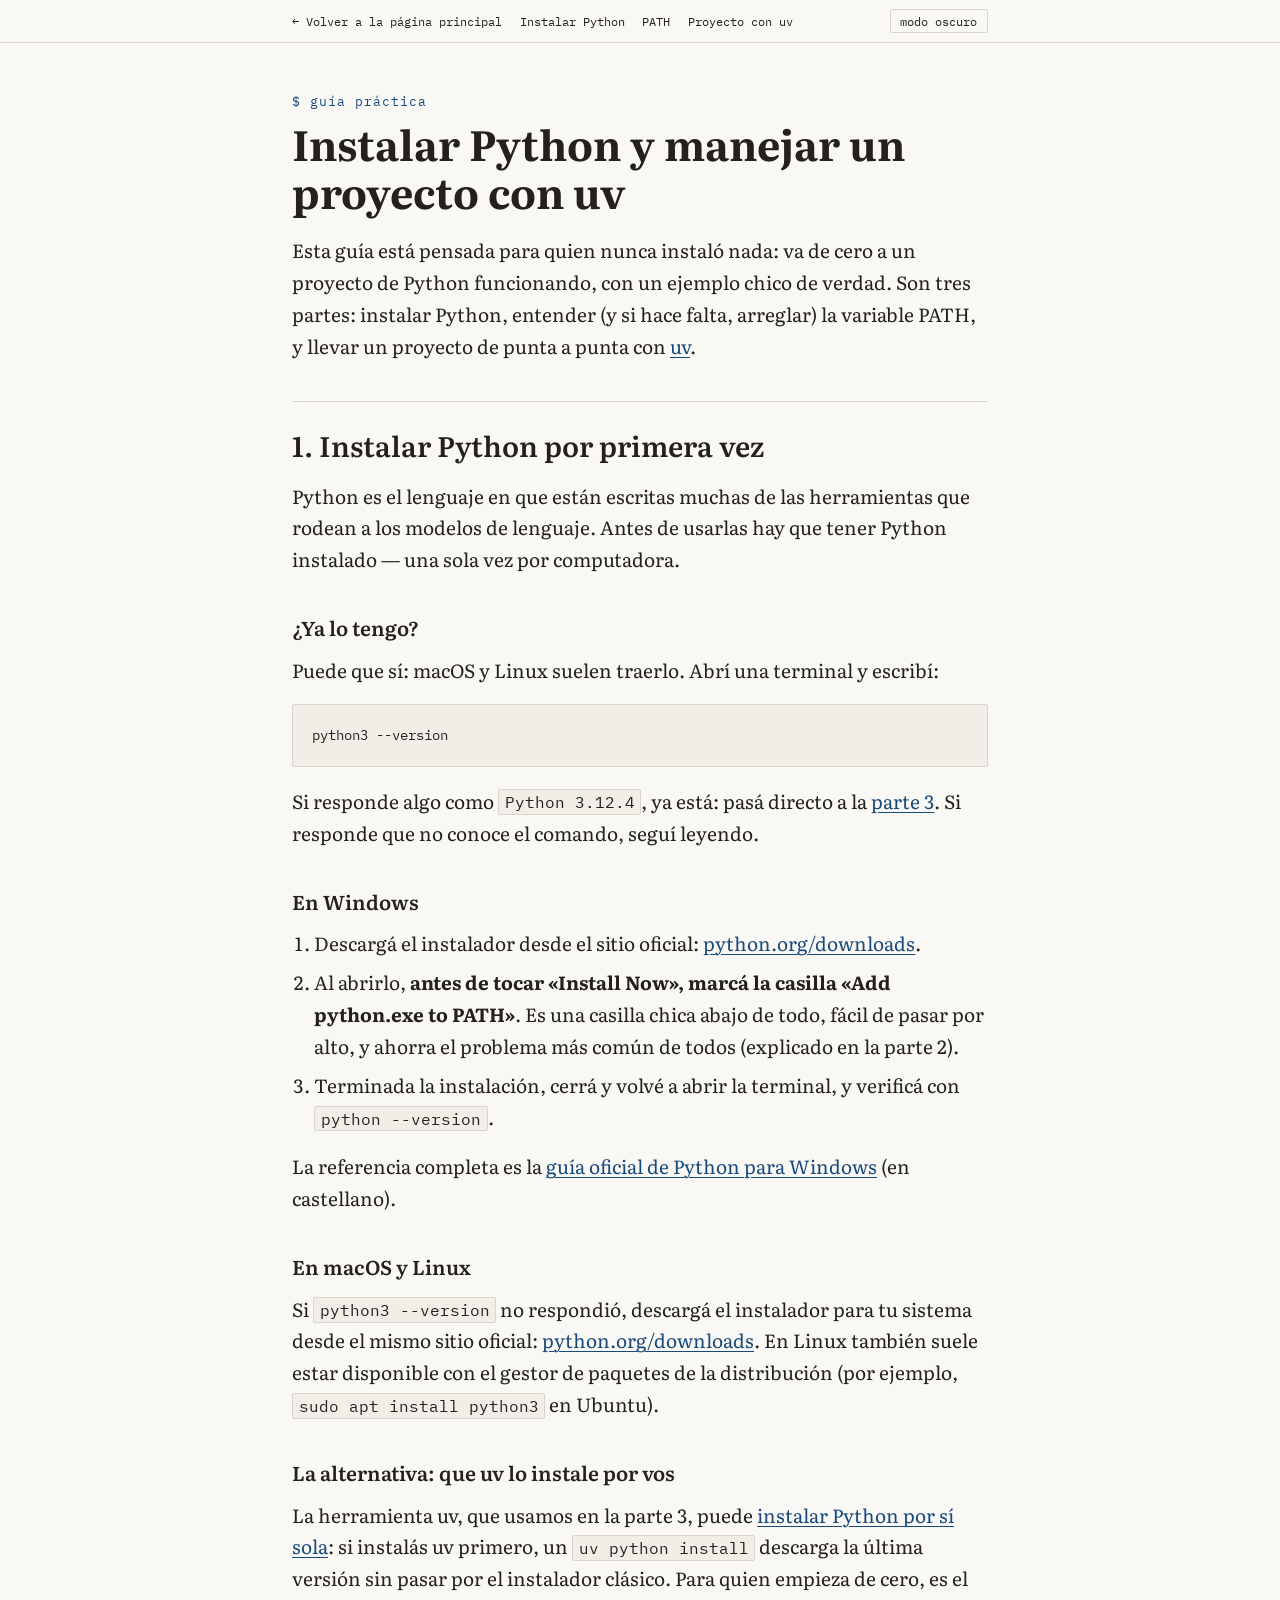
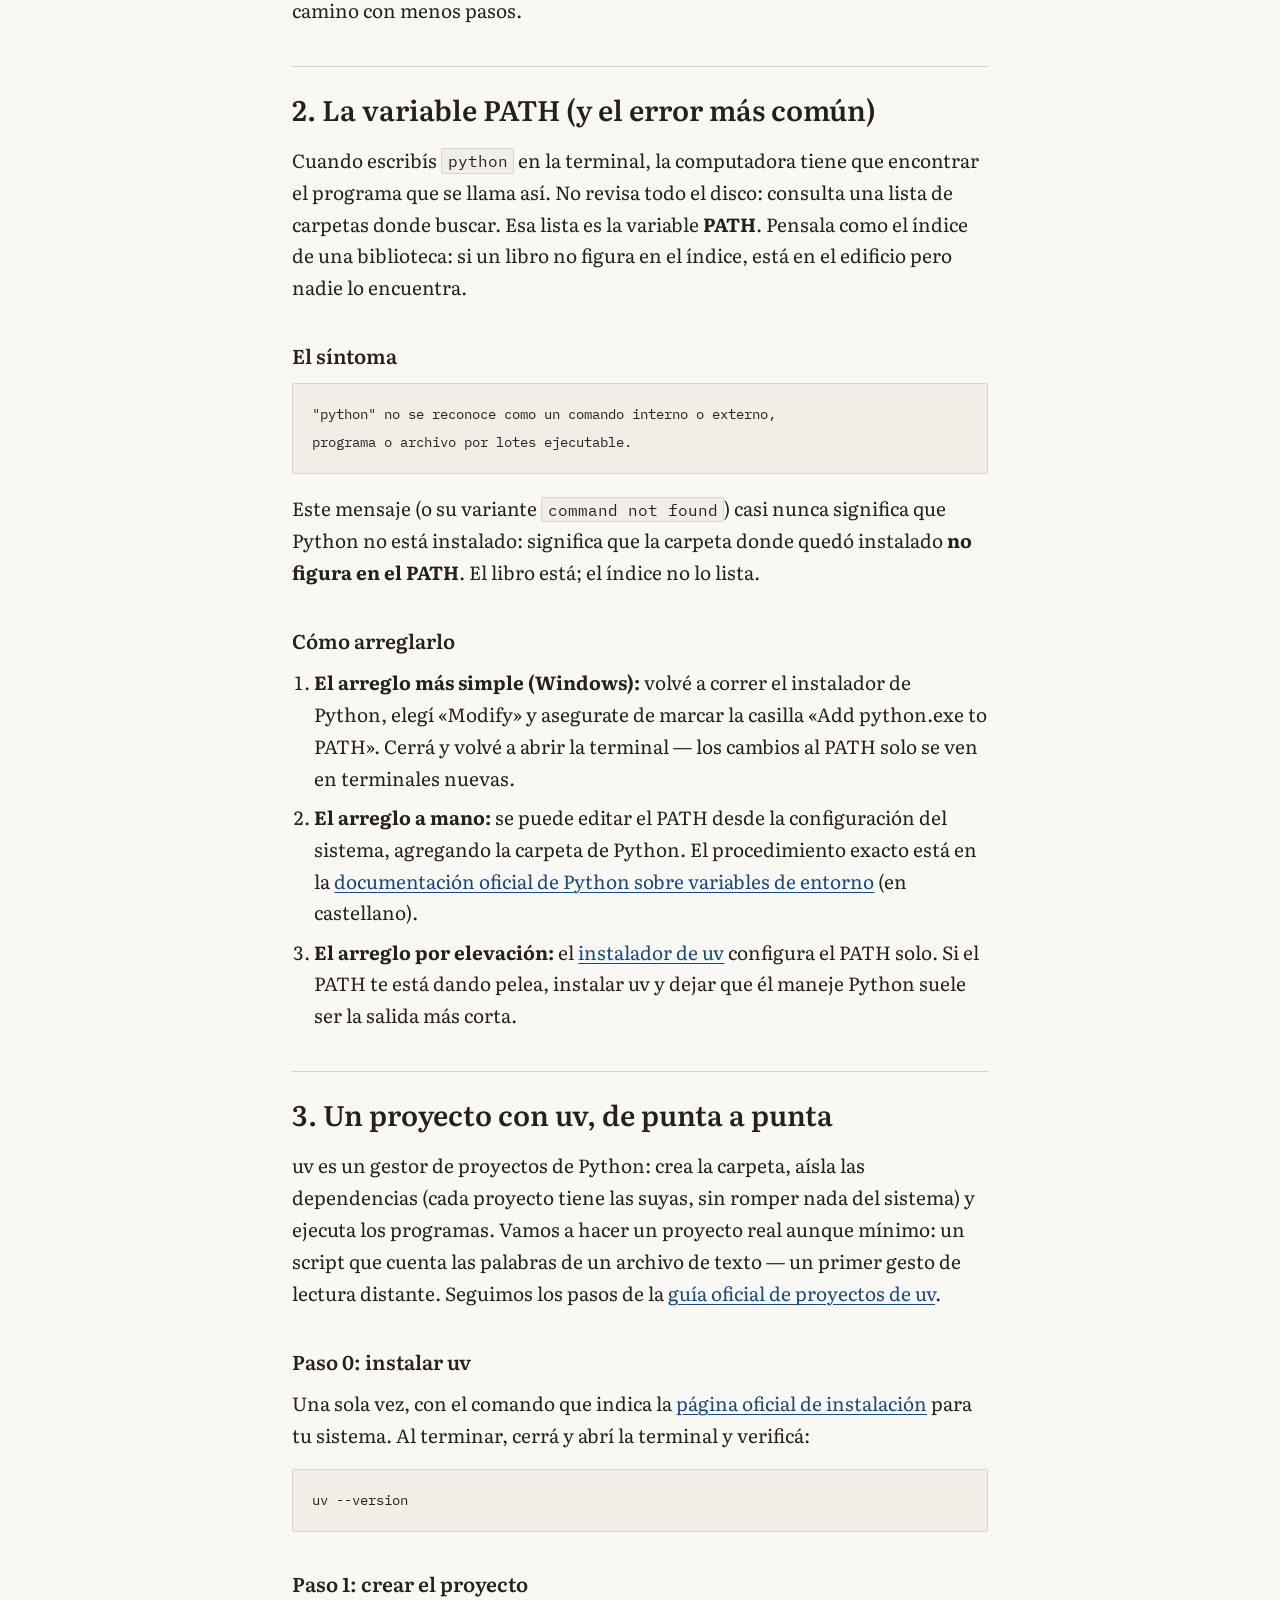
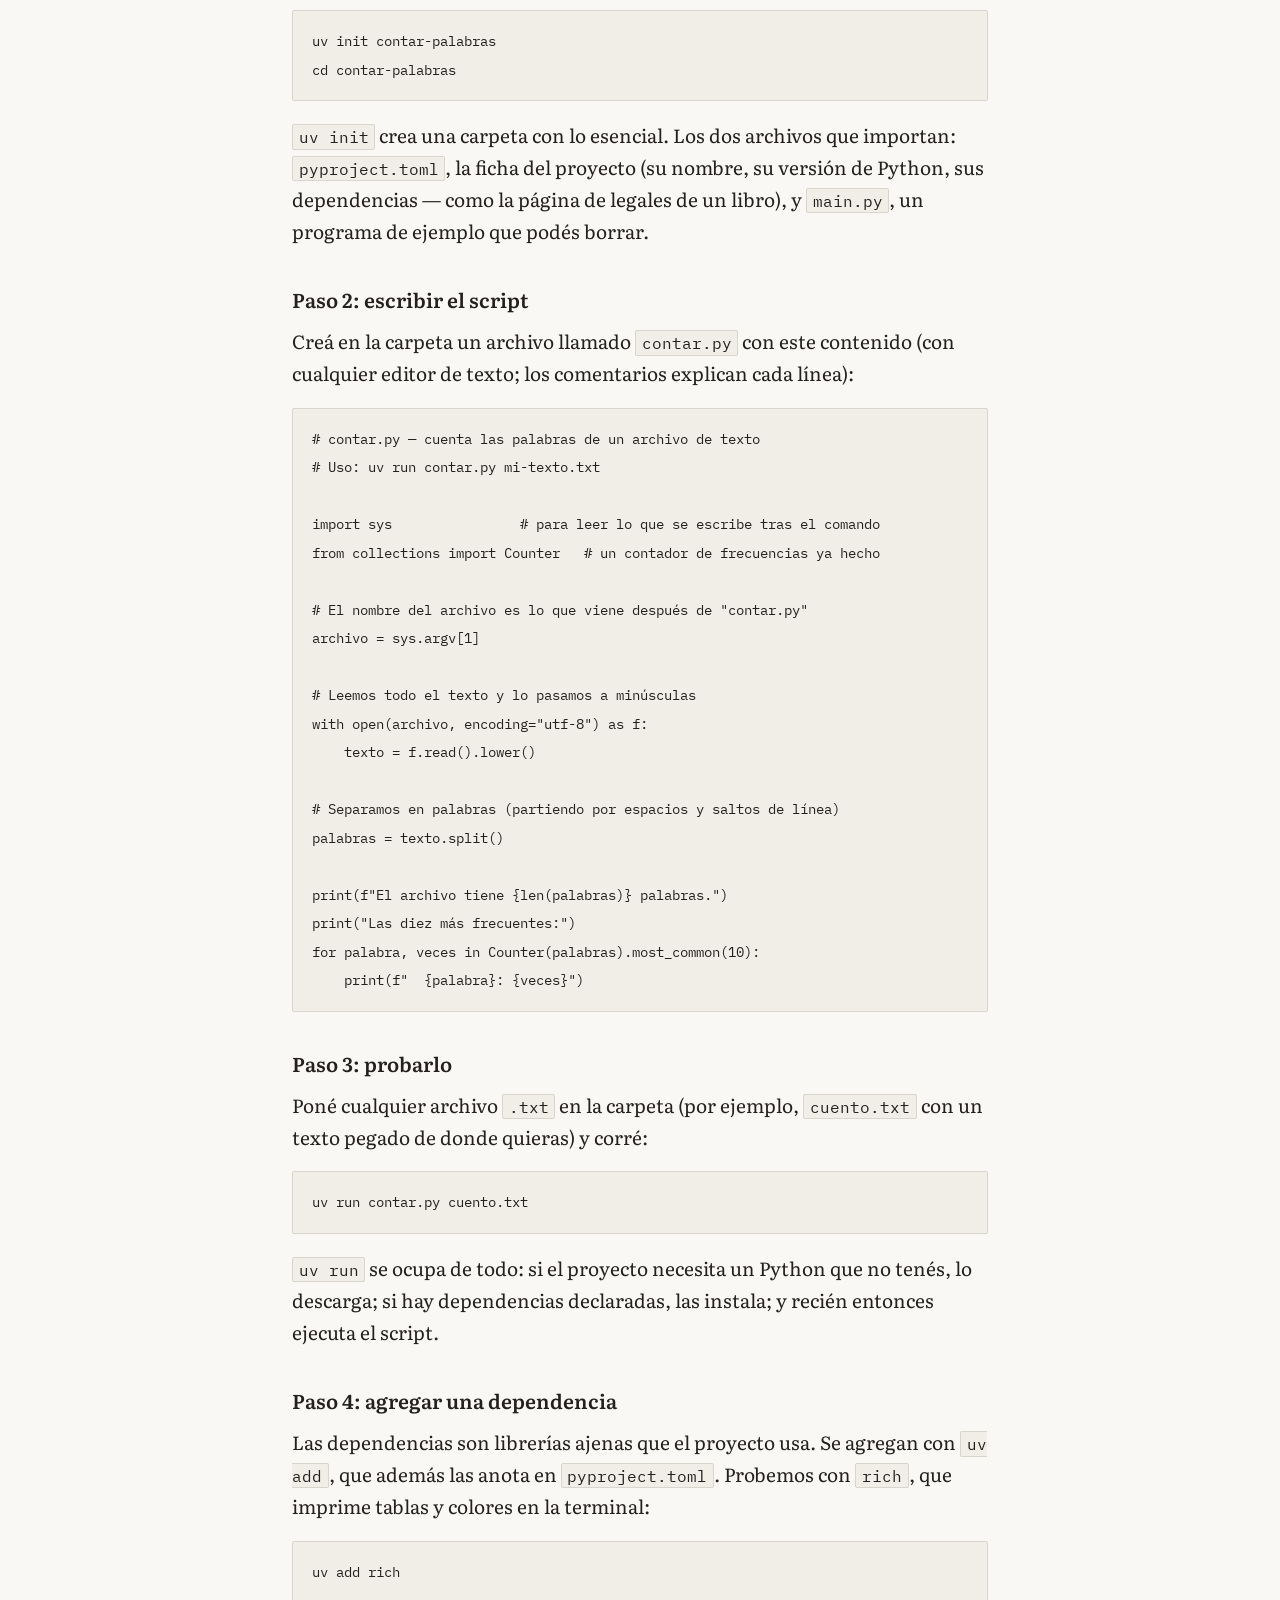
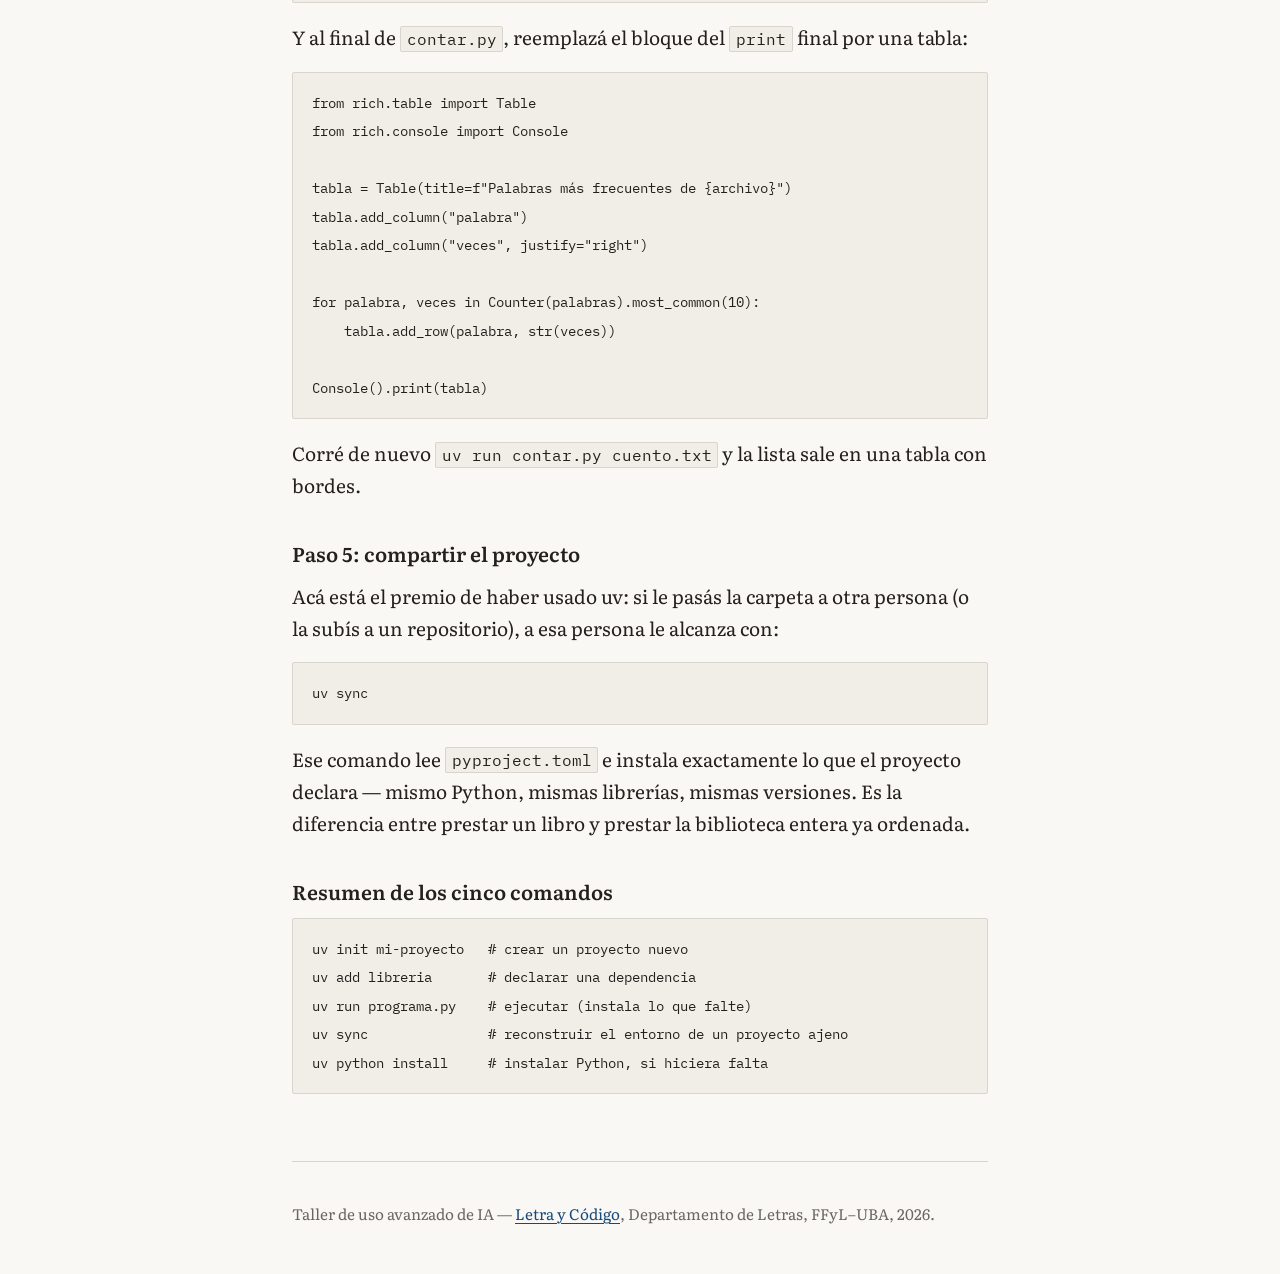
==== guia-python.html @ 04d1fd8b "Sitio del taller construido según spec.md Sitio estático con generador de materiales (generar-materi" ====
<!DOCTYPE html>
<!-- ============================================================
     Guía práctica: instalar Python y manejar un proyecto con uv.
     Subpágina pedida en recursos.md ("Pedido para la página").
     Es la única parte del sitio con contenido redactado propio
     más allá de los enlaces.
     ============================================================ -->
<html lang="es-AR">
<head>
  <meta charset="UTF-8">
  <meta name="viewport" content="width=device-width, initial-scale=1.0">
  <title>Guía práctica: Python y uv — Taller de uso avanzado de IA</title>
  <meta name="description" content="Instalar Python por primera vez, entender la variable PATH y manejar un proyecto con uv de punta a punta. Guía para gente sin experiencia técnica.">

  <link rel="preconnect" href="https://fonts.googleapis.com">
  <link rel="preconnect" href="https://fonts.gstatic.com" crossorigin>
  <link href="https://fonts.googleapis.com/css2?family=IBM+Plex+Mono:wght@400;500;600&family=Literata:ital,opsz,wght@0,7..72,400;0,7..72,600;0,7..72,700;1,7..72,400&display=swap" rel="stylesheet">

  <link rel="icon" href="data:image/svg+xml,%3Csvg xmlns='http://www.w3.org/2000/svg' viewBox='0 0 32 32'%3E%3Crect width='32' height='32' fill='%2317497a'/%3E%3Ctext x='16' y='23' font-family='monospace' font-size='20' fill='%23faf8f5' text-anchor='middle'%3E%24%3C/text%3E%3C/svg%3E">
  <link rel="stylesheet" href="estilos.css">

  <!-- Aplica el tema guardado antes de pintar (igual que en index) -->
  <script>
    (function () {
      var tema = null;
      try { tema = localStorage.getItem("tema"); } catch (e) {}
      if (tema === "claro" || tema === "oscuro") {
        document.documentElement.setAttribute("data-tema", tema);
      }
    })();
  </script>
</head>
<body>

  <nav class="navegacion" aria-label="Navegación">
    <div class="navegacion-interior">
      <a href="index.html">← Volver a la página principal</a>
      <a href="#instalar-python">Instalar Python</a>
      <a href="#la-variable-path">PATH</a>
      <a href="#proyecto-con-uv">Proyecto con uv</a>
      <button class="boton-tema" id="boton-tema" type="button" aria-label="Cambiar entre modo claro y oscuro">modo</button>
    </div>
  </nav>

  <div class="contenido">

    <main class="pagina-interior">

      <p class="ceja">$ guía práctica</p>
      <h1>Instalar Python y manejar un proyecto con uv</h1>
      <p>
        Esta guía está pensada para quien nunca instaló nada: va de cero a un
        proyecto de Python funcionando, con un ejemplo chico de verdad. Son tres
        partes: instalar Python, entender (y si hace falta, arreglar) la variable
        PATH, y llevar un proyecto de punta a punta con
        <a href="https://docs.astral.sh/uv/">uv</a>.
      </p>

      <!-- ==================== 1. Instalar Python ==================== -->
      <h2 id="instalar-python">1. Instalar Python por primera vez</h2>
      <p>
        Python es el lenguaje en que están escritas muchas de las herramientas
        que rodean a los modelos de lenguaje. Antes de usarlas hay que tener
        Python instalado — una sola vez por computadora.
      </p>

      <h3>¿Ya lo tengo?</h3>
      <p>
        Puede que sí: macOS y Linux suelen traerlo. Abrí una terminal y escribí:
      </p>
      <pre><code>python3 --version</code></pre>
      <p>
        Si responde algo como <code>Python 3.12.4</code>, ya está: pasá directo a
        la <a href="#proyecto-con-uv">parte 3</a>. Si responde que no conoce el
        comando, seguí leyendo.
      </p>

      <h3>En Windows</h3>
      <ol>
        <li>Descargá el instalador desde el sitio oficial:
          <a href="https://www.python.org/downloads/">python.org/downloads</a>.</li>
        <li>Al abrirlo, <strong>antes de tocar «Install Now», marcá la casilla
          «Add python.exe to PATH»</strong>. Es una casilla chica abajo de todo,
          fácil de pasar por alto, y ahorra el problema más común de todos
          (explicado en la parte 2).</li>
        <li>Terminada la instalación, cerrá y volvé a abrir la terminal, y
          verificá con <code>python --version</code>.</li>
      </ol>
      <p>
        La referencia completa es la
        <a href="https://docs.python.org/es/3/using/windows.html">guía oficial de
        Python para Windows</a> (en castellano).
      </p>

      <h3>En macOS y Linux</h3>
      <p>
        Si <code>python3 --version</code> no respondió, descargá el instalador
        para tu sistema desde el mismo sitio oficial:
        <a href="https://www.python.org/downloads/">python.org/downloads</a>.
        En Linux también suele estar disponible con el gestor de paquetes de la
        distribución (por ejemplo, <code>sudo apt install python3</code> en
        Ubuntu).
      </p>

      <h3>La alternativa: que uv lo instale por vos</h3>
      <p>
        La herramienta uv, que usamos en la parte 3, puede
        <a href="https://docs.astral.sh/uv/guides/install-python/">instalar
        Python por sí sola</a>: si instalás uv primero, un
        <code>uv python install</code> descarga la última versión sin pasar por
        el instalador clásico. Para quien empieza de cero, es el camino con
        menos pasos.
      </p>

      <!-- ==================== 2. La variable PATH ==================== -->
      <h2 id="la-variable-path">2. La variable PATH (y el error más común)</h2>
      <p>
        Cuando escribís <code>python</code> en la terminal, la computadora tiene
        que encontrar el programa que se llama así. No revisa todo el disco:
        consulta una lista de carpetas donde buscar. Esa lista es la variable
        <strong>PATH</strong>. Pensala como el índice de una biblioteca: si un
        libro no figura en el índice, está en el edificio pero nadie lo
        encuentra.
      </p>

      <h3>El síntoma</h3>
      <pre><code>"python" no se reconoce como un comando interno o externo,
programa o archivo por lotes ejecutable.</code></pre>
      <p>
        Este mensaje (o su variante <code>command not found</code>) casi nunca
        significa que Python no está instalado: significa que la carpeta donde
        quedó instalado <strong>no figura en el PATH</strong>. El libro está; el
        índice no lo lista.
      </p>

      <h3>Cómo arreglarlo</h3>
      <ol>
        <li><strong>El arreglo más simple (Windows):</strong> volvé a correr el
          instalador de Python, elegí «Modify» y asegurate de marcar la casilla
          «Add python.exe to PATH». Cerrá y volvé a abrir la terminal — los
          cambios al PATH solo se ven en terminales nuevas.</li>
        <li><strong>El arreglo a mano:</strong> se puede editar el PATH desde la
          configuración del sistema, agregando la carpeta de Python. El
          procedimiento exacto está en la
          <a href="https://docs.python.org/es/3.12/using/windows.html#excursus-setting-environment-variables">documentación
          oficial de Python sobre variables de entorno</a> (en castellano).</li>
        <li><strong>El arreglo por elevación:</strong> el
          <a href="https://docs.astral.sh/uv/getting-started/installation/">instalador
          de uv</a> configura el PATH solo. Si el PATH te está dando pelea,
          instalar uv y dejar que él maneje Python suele ser la salida más
          corta.</li>
      </ol>

      <!-- ==================== 3. Proyecto con uv ==================== -->
      <h2 id="proyecto-con-uv">3. Un proyecto con uv, de punta a punta</h2>
      <p>
        uv es un gestor de proyectos de Python: crea la carpeta, aísla las
        dependencias (cada proyecto tiene las suyas, sin romper nada del
        sistema) y ejecuta los programas. Vamos a hacer un proyecto real aunque
        mínimo: un script que cuenta las palabras de un archivo de texto — un
        primer gesto de lectura distante. Seguimos los pasos de la
        <a href="https://docs.astral.sh/uv/guides/projects/">guía oficial de
        proyectos de uv</a>.
      </p>

      <h3>Paso 0: instalar uv</h3>
      <p>
        Una sola vez, con el comando que indica la
        <a href="https://docs.astral.sh/uv/getting-started/installation/">página
        oficial de instalación</a> para tu sistema. Al terminar, cerrá y abrí la
        terminal y verificá:
      </p>
      <pre><code>uv --version</code></pre>

      <h3>Paso 1: crear el proyecto</h3>
      <pre><code>uv init contar-palabras
cd contar-palabras</code></pre>
      <p>
        <code>uv init</code> crea una carpeta con lo esencial. Los dos archivos
        que importan: <code>pyproject.toml</code>, la ficha del proyecto (su
        nombre, su versión de Python, sus dependencias — como la página de
        legales de un libro), y <code>main.py</code>, un programa de ejemplo que
        podés borrar.
      </p>

      <h3>Paso 2: escribir el script</h3>
      <p>
        Creá en la carpeta un archivo llamado <code>contar.py</code> con este
        contenido (con cualquier editor de texto; los comentarios explican cada
        línea):
      </p>
      <pre><code># contar.py — cuenta las palabras de un archivo de texto
# Uso: uv run contar.py mi-texto.txt

import sys                # para leer lo que se escribe tras el comando
from collections import Counter   # un contador de frecuencias ya hecho

# El nombre del archivo es lo que viene después de "contar.py"
archivo = sys.argv[1]

# Leemos todo el texto y lo pasamos a minúsculas
with open(archivo, encoding="utf-8") as f:
    texto = f.read().lower()

# Separamos en palabras (partiendo por espacios y saltos de línea)
palabras = texto.split()

print(f"El archivo tiene {len(palabras)} palabras.")
print("Las diez más frecuentes:")
for palabra, veces in Counter(palabras).most_common(10):
    print(f"  {palabra}: {veces}")</code></pre>

      <h3>Paso 3: probarlo</h3>
      <p>
        Poné cualquier archivo <code>.txt</code> en la carpeta (por ejemplo,
        <code>cuento.txt</code> con un texto pegado de donde quieras) y corré:
      </p>
      <pre><code>uv run contar.py cuento.txt</code></pre>
      <p>
        <code>uv run</code> se ocupa de todo: si el proyecto necesita un Python
        que no tenés, lo descarga; si hay dependencias declaradas, las instala;
        y recién entonces ejecuta el script.
      </p>

      <h3>Paso 4: agregar una dependencia</h3>
      <p>
        Las dependencias son librerías ajenas que el proyecto usa. Se agregan
        con <code>uv add</code>, que además las anota en
        <code>pyproject.toml</code>. Probemos con
        <code>rich</code>, que imprime tablas y colores en la terminal:
      </p>
      <pre><code>uv add rich</code></pre>
      <p>
        Y al final de <code>contar.py</code>, reemplazá el bloque del
        <code>print</code> final por una tabla:
      </p>
      <pre><code>from rich.table import Table
from rich.console import Console

tabla = Table(title=f"Palabras más frecuentes de {archivo}")
tabla.add_column("palabra")
tabla.add_column("veces", justify="right")

for palabra, veces in Counter(palabras).most_common(10):
    tabla.add_row(palabra, str(veces))

Console().print(tabla)</code></pre>
      <p>
        Corré de nuevo <code>uv run contar.py cuento.txt</code> y la lista sale
        en una tabla con bordes.
      </p>

      <h3>Paso 5: compartir el proyecto</h3>
      <p>
        Acá está el premio de haber usado uv: si le pasás la carpeta a otra
        persona (o la subís a un repositorio), a esa persona le alcanza con:
      </p>
      <pre><code>uv sync</code></pre>
      <p>
        Ese comando lee <code>pyproject.toml</code> e instala exactamente lo que
        el proyecto declara — mismo Python, mismas librerías, mismas versiones.
        Es la diferencia entre prestar un libro y prestar la biblioteca entera
        ya ordenada.
      </p>

      <h3>Resumen de los cinco comandos</h3>
      <pre><code>uv init mi-proyecto   # crear un proyecto nuevo
uv add libreria       # declarar una dependencia
uv run programa.py    # ejecutar (instala lo que falte)
uv sync               # reconstruir el entorno de un proyecto ajeno
uv python install     # instalar Python, si hiciera falta</code></pre>

    </main>

    <footer>
      <p>
        Taller de uso avanzado de IA —
        <a href="https://letras.filo.uba.ar/letra-y-c%C3%B3digo">Letra y Código</a>,
        Departamento de Letras, FFyL–UBA, 2026.
      </p>
    </footer>

  </div>

  <script src="script.js"></script>
</body>
</html>
---- estilos.css ----
/* ============================================================
   Hoja de estilos del sitio del Taller de uso avanzado de IA
   (Letra y Código, Departamento de Letras, FFyL–UBA)

   La idea tipográfica: dos voces que conviven.
   — Literata (serif editorial) para el cuerpo de lectura.
   — IBM Plex Mono (monoespaciada) para etiquetas, metadatos,
     términos técnicos y código.
   El contraste entre ambas es el tema de la página hecho forma:
   la hoja impresa y la terminal, juntas.
   ============================================================ */

/* ------------------------------------------------------------
   Variables de color ("tokens"). El modo claro es el punto de
   partida; el oscuro redefine las mismas variables más abajo.
   Una sola tinta de acento: azul profundo, de estilográfica.
   ------------------------------------------------------------ */
:root {
  --papel: #faf8f5;          /* fondo: papel neutro, apenas cálido */
  --tinta: #23201d;          /* texto principal */
  --acento: #17497a;         /* la única tinta de acento: azul profundo */
  --gris: #6b6660;           /* metadatos, texto secundario */
  --filete: #d9d4cc;         /* líneas finas, como de página impresa */
  --fondo-codigo: #f1eee8;   /* fondo de bloques de código */
  --papel-translucido: rgba(250, 248, 245, 0.88); /* barra de navegación */

  /* Las dos pilas tipográficas, con reservas del sistema */
  --serif: "Literata", Georgia, "Times New Roman", serif;
  --mono: "IBM Plex Mono", ui-monospace, "Courier New", monospace;
}

/* Modo oscuro automático, según la preferencia del sistema */
@media (prefers-color-scheme: dark) {
  :root {
    --papel: #16181c;
    --tinta: #d8d5cf;
    --acento: #8fb6e0;
    --gris: #8f8d88;
    --filete: #33363c;
    --fondo-codigo: #1f2228;
    --papel-translucido: rgba(22, 24, 28, 0.88);
  }
}

/* Modo elegido a mano con el botón (pisa a la preferencia del
   sistema; el atributo data-tema lo pone script.js en <html>) */
:root[data-tema="claro"] {
  --papel: #faf8f5;
  --tinta: #23201d;
  --acento: #17497a;
  --gris: #6b6660;
  --filete: #d9d4cc;
  --fondo-codigo: #f1eee8;
  --papel-translucido: rgba(250, 248, 245, 0.88);
}
:root[data-tema="oscuro"] {
  --papel: #16181c;
  --tinta: #d8d5cf;
  --acento: #8fb6e0;
  --gris: #8f8d88;
  --filete: #33363c;
  --fondo-codigo: #1f2228;
  --papel-translucido: rgba(22, 24, 28, 0.88);
}

/* ------------------------------------------------------------
   Base
   ------------------------------------------------------------ */
* {
  box-sizing: border-box;
}

html {
  /* El desplazamiento suave solo si la persona no pidió reducir movimiento */
  scroll-padding-top: 4rem; /* que los anclajes no queden tapados por la barra */
}

@media (prefers-reduced-motion: no-preference) {
  html {
    scroll-behavior: smooth;
  }
}

body {
  margin: 0;
  background: var(--papel);
  color: var(--tinta);
  font-family: var(--serif);
  font-size: 1.1875rem;  /* 19px: cuerpo generoso para leer cómodo */
  line-height: 1.68;
  -webkit-text-size-adjust: 100%;
}

/* Columna de lectura centrada, de ancho editorial */
.contenido {
  max-width: 46rem;
  margin-inline: auto;
  padding-inline: 1.25rem;
}

img {
  max-width: 100%;
  height: auto;
}

a {
  color: var(--acento);
  text-decoration-thickness: 1px;
  text-underline-offset: 3px;
}

a:hover {
  text-decoration-thickness: 2px;
}

/* Foco visible para navegar con teclado */
:focus-visible {
  outline: 2px solid var(--acento);
  outline-offset: 2px;
  border-radius: 1px;
}

::selection {
  background: var(--acento);
  color: var(--papel);
}

/* Enlace para saltar directo al contenido (accesibilidad) */
.salto-contenido {
  position: absolute;
  left: -9999px;
  top: 0;
  background: var(--acento);
  color: var(--papel);
  padding: 0.5rem 1rem;
  font-family: var(--mono);
  font-size: 0.85rem;
  z-index: 100;
}

.salto-contenido:focus {
  left: 0.5rem;
  top: 0.5rem;
}

/* ------------------------------------------------------------
   Barra de navegación fija
   ------------------------------------------------------------ */
.navegacion {
  position: sticky;
  top: 0;
  z-index: 50;
  background: var(--papel-translucido);
  backdrop-filter: blur(8px);
  -webkit-backdrop-filter: blur(8px);
  border-bottom: 1px solid var(--filete);
}

.navegacion-interior {
  max-width: 46rem;
  margin-inline: auto;
  padding: 0.55rem 1.25rem;
  display: flex;
  flex-wrap: wrap;
  align-items: center;
  gap: 0.35rem 1.1rem;
  font-family: var(--mono);
  font-size: 0.78rem;
}

.navegacion a {
  color: var(--tinta);
  text-decoration: none;
}

.navegacion a:hover {
  color: var(--acento);
  text-decoration: underline;
  text-underline-offset: 4px;
}

/* El botón de tema, al final de la barra */
.boton-tema {
  margin-left: auto;
  font-family: var(--mono);
  font-size: 0.78rem;
  background: none;
  border: 1px solid var(--filete);
  border-radius: 2px;
  color: var(--tinta);
  padding: 0.2rem 0.6rem;
  cursor: pointer;
}

.boton-tema:hover {
  border-color: var(--acento);
  color: var(--acento);
}

/* ------------------------------------------------------------
   Encabezado (hero)
   ------------------------------------------------------------ */
.hero {
  padding-block: 4.5rem 3rem;
}

.hero-etiqueta {
  font-family: var(--mono);
  font-size: 0.8rem;
  letter-spacing: 0.08em;
  color: var(--gris);
  margin: 0 0 1.2rem;
}

.hero h1 {
  font-family: var(--serif);
  font-weight: 700;
  font-size: clamp(2.2rem, 6vw, 3.3rem);
  line-height: 1.12;
  letter-spacing: -0.015em;
  margin: 0 0 1rem;
  text-wrap: balance; /* reparte mejor los cortes de línea del título */
}

.hero-subtitulo {
  font-size: 1.25rem;
  line-height: 1.5;
  margin: 0 0 2rem;
}

/* La línea-prompt: el motivo de la página. Una orden de terminal
   escrita en castellano, porque la interfaz fue el castellano. */
.hero-prompt {
  font-family: var(--mono);
  font-size: 0.92rem;
  color: var(--gris);
  border-top: 1px solid var(--filete);
  padding-top: 1.1rem;
  margin: 0;
}

.hero-prompt .signo {
  color: var(--acento);
  font-weight: 600;
}

.hero-prompt .cursor {
  color: var(--acento);
}

/* ------------------------------------------------------------
   Secciones
   ------------------------------------------------------------ */
section {
  border-top: 1px solid var(--filete);
  padding-block: 3rem 3.2rem;
}

/* La "ceja": etiqueta monoespaciada arriba del título de sección.
   En los módulos numera la clase (una secuencia real). */
.ceja {
  font-family: var(--mono);
  font-size: 0.8rem;
  letter-spacing: 0.08em;
  color: var(--acento);
  margin: 0 0 0.5rem;
}

h2 {
  font-family: var(--serif);
  font-weight: 600;
  font-size: 1.75rem;
  line-height: 1.25;
  margin: 0 0 1.1rem;
}

/* El motivo "> " en títulos de secciones técnicas */
h2 .motivo {
  font-family: var(--mono);
  color: var(--acento);
  font-weight: 500;
}

h3 {
  font-family: var(--serif);
  font-weight: 600;
  font-size: 1.25rem;
  margin: 2.2rem 0 0.6rem;
}

/* Subtítulos de lista, en voz de máquina */
.subtitulo-lista {
  font-family: var(--mono);
  font-size: 0.78rem;
  font-weight: 600;
  text-transform: uppercase;
  letter-spacing: 0.12em;
  color: var(--gris);
  margin: 2.2rem 0 0.4rem;
}

p {
  margin: 0 0 1.1rem;
}

/* ------------------------------------------------------------
   Listas de recursos y materiales: filetes finos entre ítems
   ------------------------------------------------------------ */
.lista-recursos,
.lista-materiales {
  list-style: none;
  margin: 0 0 1rem;
  padding: 0;
}

.lista-recursos > li,
.lista-materiales > li {
  padding-block: 0.55rem;
  border-bottom: 1px solid var(--filete);
}

.lista-recursos > li:last-child,
.lista-materiales > li:last-child {
  border-bottom: none;
}

/* Etiqueta de tipo de material (pdf, apunte, imagen…) */
.material-tipo {
  font-family: var(--mono);
  font-size: 0.72rem;
  letter-spacing: 0.05em;
  color: var(--gris);
  white-space: nowrap;
  margin-left: 0.6rem;
}

.lista-materiales > li {
  display: flex;
  align-items: baseline;
  justify-content: space-between;
  gap: 0.5rem;
  flex-wrap: wrap;
}

/* Aviso amable cuando todavía no hay materiales */
.aviso {
  font-style: italic;
  color: var(--gris);
}

/* Bloque destacado (la guía práctica, por ejemplo) */
.destacado {
  border: 1px solid var(--filete);
  border-left: 3px solid var(--acento);
  border-radius: 2px;
  background: var(--fondo-codigo);
  padding: 1rem 1.2rem;
  margin: 1.4rem 0;
}

.destacado p {
  margin: 0;
}

/* ------------------------------------------------------------
   Código
   ------------------------------------------------------------ */
code {
  font-family: var(--mono);
  font-size: 0.86em;
  background: var(--fondo-codigo);
  border: 1px solid var(--filete);
  border-radius: 2px;
  padding: 0.08em 0.35em;
  overflow-wrap: break-word; /* nombres largos se parten en pantallas chicas */
}

/* Las URLs y palabras larguísimas tampoco deben desbordar la columna */
p, li, dd {
  overflow-wrap: break-word;
}

pre {
  background: var(--fondo-codigo);
  border: 1px solid var(--filete);
  border-radius: 2px;
  padding: 1rem 1.2rem;
  overflow-x: auto; /* el scroll queda dentro del bloque, nunca en la página */
  line-height: 1.5;
  margin: 0 0 1.2rem;
}

pre code {
  background: none;
  border: none;
  padding: 0;
  font-size: 0.85rem;
}

/* ------------------------------------------------------------
   Glosario
   ------------------------------------------------------------ */
.buscador-glosario {
  display: block;
  width: 100%;
  font-family: var(--mono);
  font-size: 0.95rem;
  color: var(--tinta);
  background: var(--fondo-codigo);
  border: 1px solid var(--filete);
  border-radius: 2px;
  padding: 0.65rem 0.9rem;
  margin: 0.4rem 0 1.4rem;
}

.buscador-glosario::placeholder {
  color: var(--gris);
}

.glosario dl {
  margin: 0;
}

.glosario .termino {
  padding-block: 0.75rem;
  border-bottom: 1px solid var(--filete);
}

.glosario dt {
  font-family: var(--mono);
  font-weight: 600;
  font-size: 0.95rem;
  color: var(--acento);
}

.glosario dd {
  margin: 0.25rem 0 0;
}

.sin-resultados {
  font-style: italic;
  color: var(--gris);
  padding-block: 1rem;
}

/* ------------------------------------------------------------
   Seguridad: lista con término inicial resaltado
   ------------------------------------------------------------ */
.lista-puntos {
  margin: 0 0 1rem;
  padding-left: 1.2rem;
}

.lista-puntos > li {
  margin-bottom: 0.9rem;
}

/* ------------------------------------------------------------
   Sección "Cómo se hizo": el bloque colapsable de la spec
   ------------------------------------------------------------ */
details {
  border: 1px solid var(--filete);
  border-radius: 2px;
  padding: 0.8rem 1.1rem;
  margin: 1.4rem 0;
}

summary {
  font-family: var(--mono);
  font-size: 0.9rem;
  font-weight: 600;
  cursor: pointer;
  color: var(--acento);
}

details[open] summary {
  margin-bottom: 0.8rem;
}

.iteraciones {
  padding-left: 1.4rem;
}

.iteraciones li {
  margin-bottom: 0.6rem;
}

.iteraciones .pendiente {
  color: var(--gris);
  font-style: italic;
}

.cierre {
  font-family: var(--mono);
  font-size: 0.92rem;
  color: var(--gris);
  margin-top: 2rem;
}

.cierre .signo {
  color: var(--acento);
  font-weight: 600;
}

/* ------------------------------------------------------------
   Pie de página
   ------------------------------------------------------------ */
footer {
  border-top: 1px solid var(--filete);
  padding-block: 2.4rem 3rem;
  font-size: 0.95rem;
  color: var(--gris);
}

footer p {
  margin: 0;
}

/* ------------------------------------------------------------
   Páginas interiores (guía y apuntes convertidos de Markdown)
   ------------------------------------------------------------ */
.pagina-interior {
  padding-block: 3rem;
}

.pagina-interior h1 {
  font-family: var(--serif);
  font-weight: 700;
  font-size: clamp(1.9rem, 5vw, 2.6rem);
  line-height: 1.15;
  margin: 0 0 1.2rem;
}

.pagina-interior h2 {
  margin-top: 2.4rem;
  padding-top: 1.6rem;
  border-top: 1px solid var(--filete);
}

.pagina-interior ul,
.pagina-interior ol {
  padding-left: 1.4rem;
  margin: 0 0 1.1rem;
}

.pagina-interior li {
  margin-bottom: 0.45rem;
}

/* ------------------------------------------------------------
   Ajustes para pantallas chicas (teléfono)
   ------------------------------------------------------------ */
@media (max-width: 600px) {
  body {
    font-size: 1.125rem; /* 18px: nunca menos que esto */
  }

  .hero {
    padding-block: 3rem 2.2rem;
  }

  .navegacion-interior {
    gap: 0.3rem 0.85rem;
  }

  .lista-materiales > li {
    flex-direction: column;
    align-items: flex-start;
    gap: 0.15rem;
  }

  .material-tipo {
    margin-left: 0;
  }
}
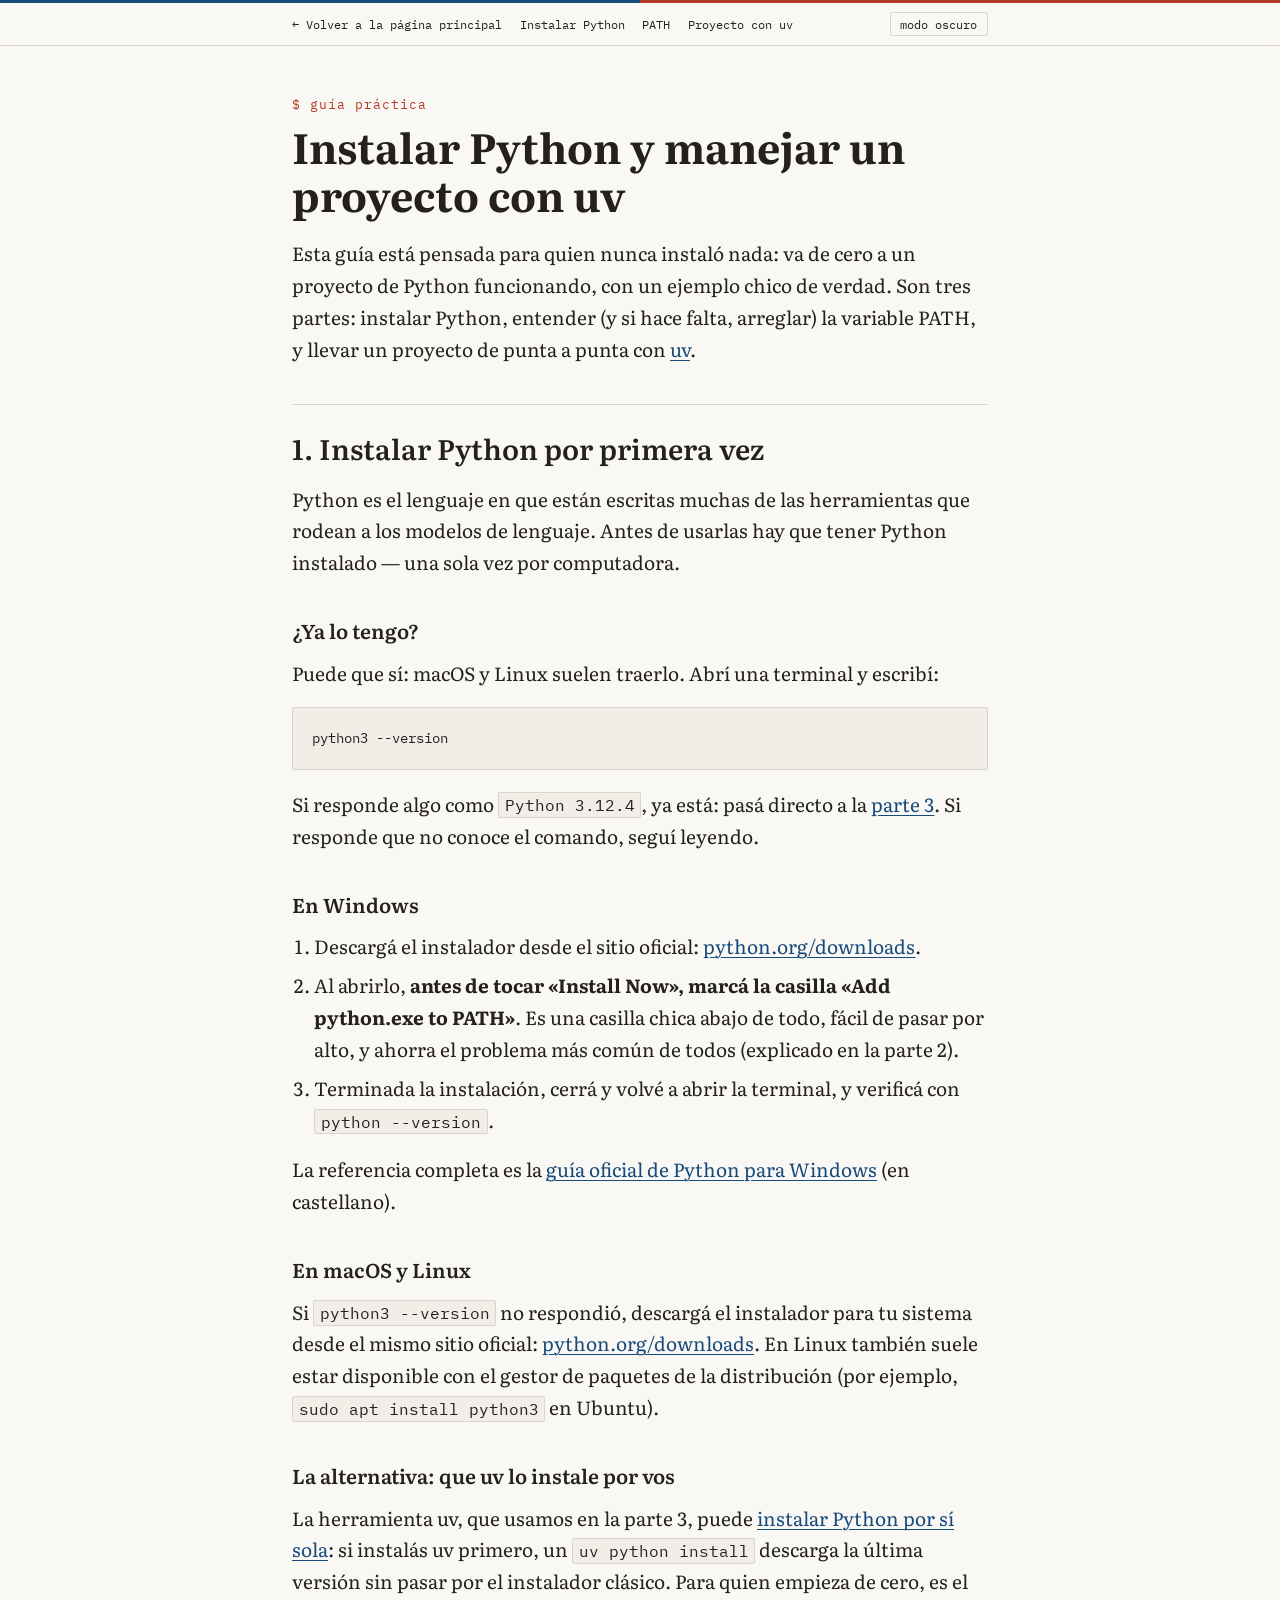
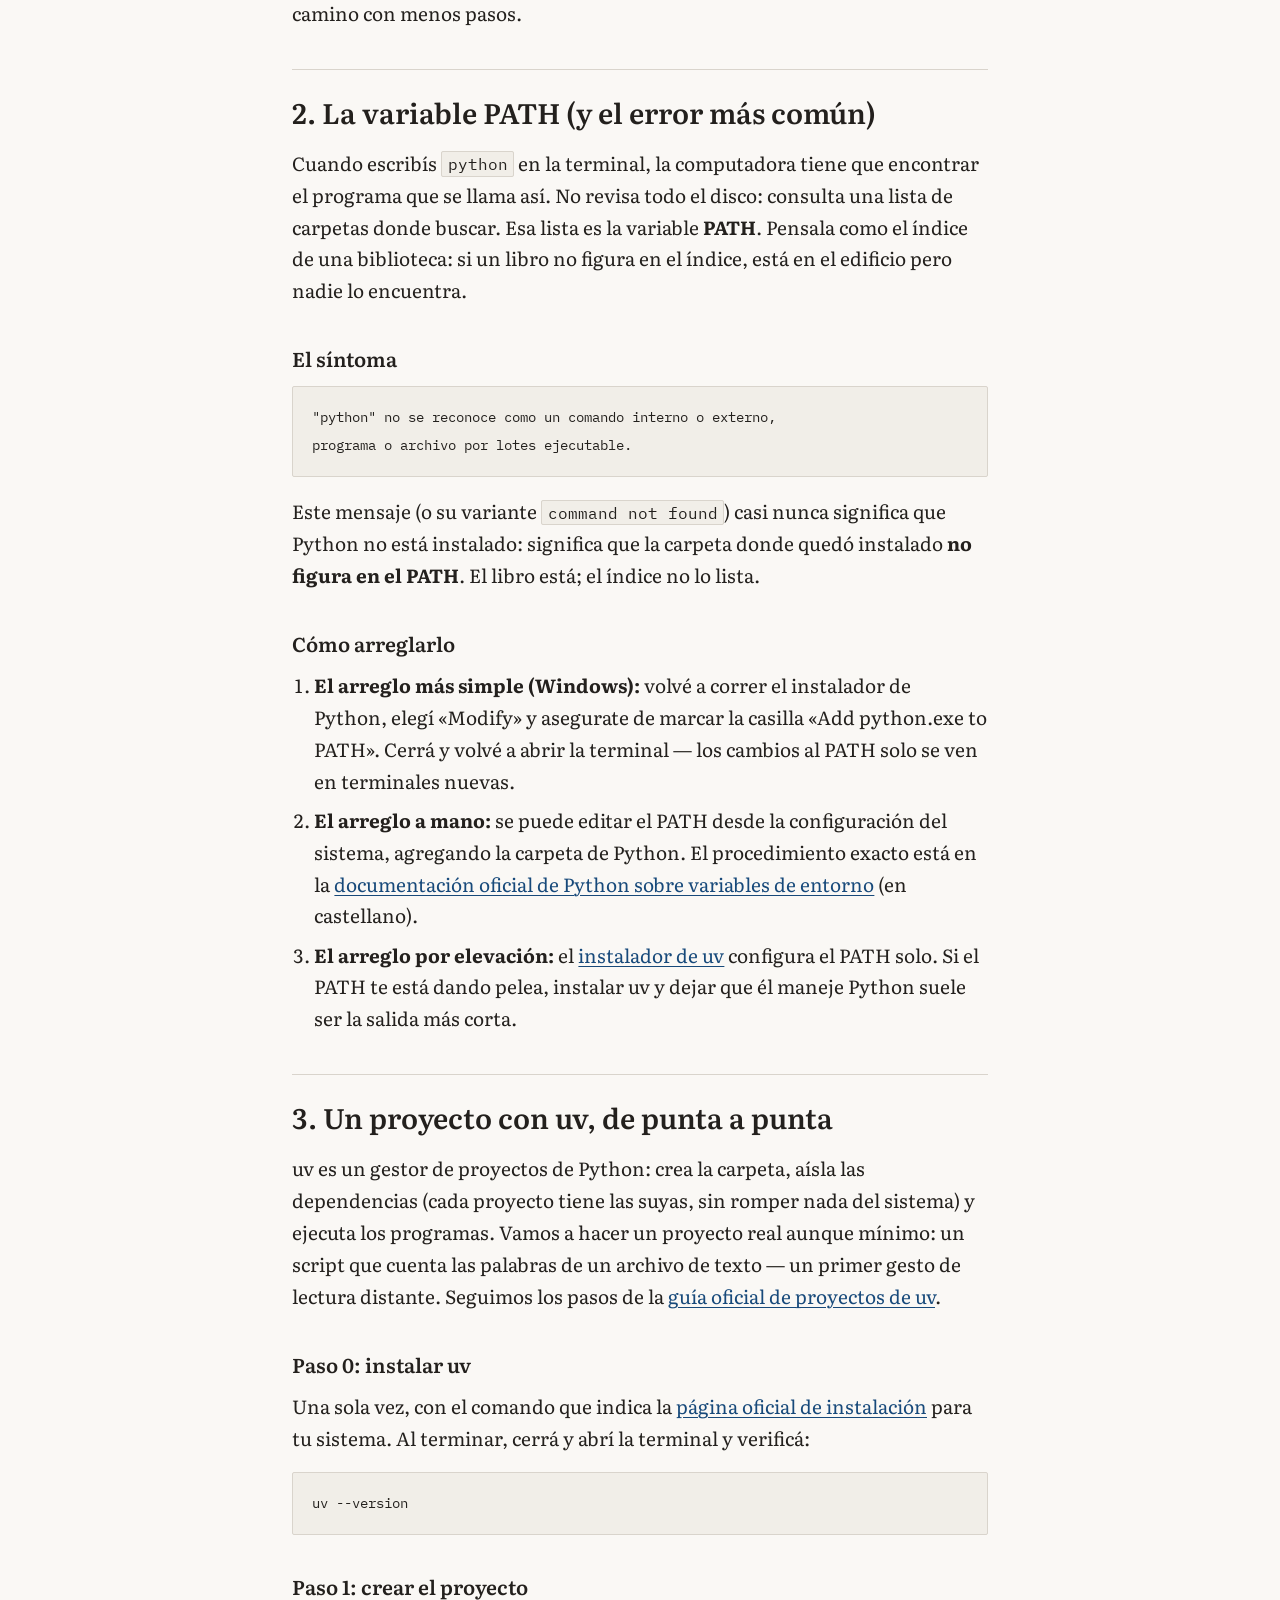
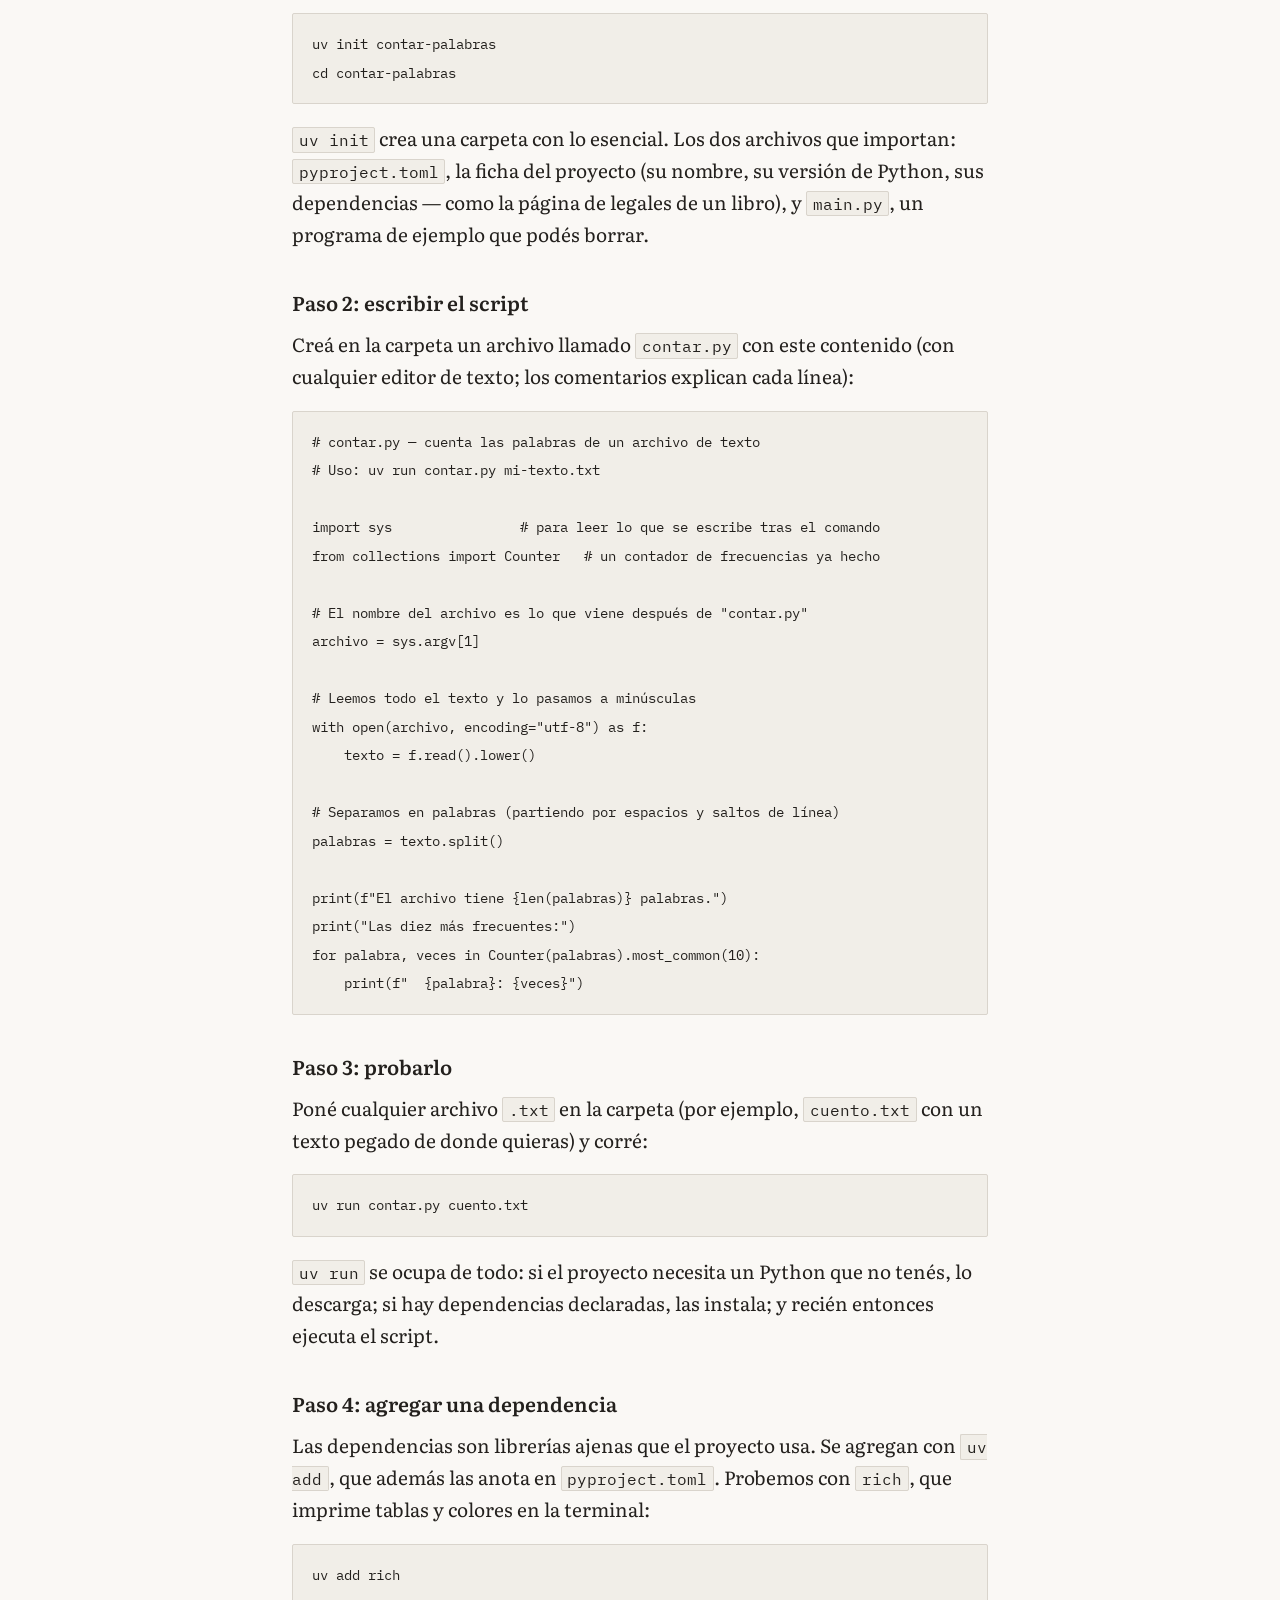
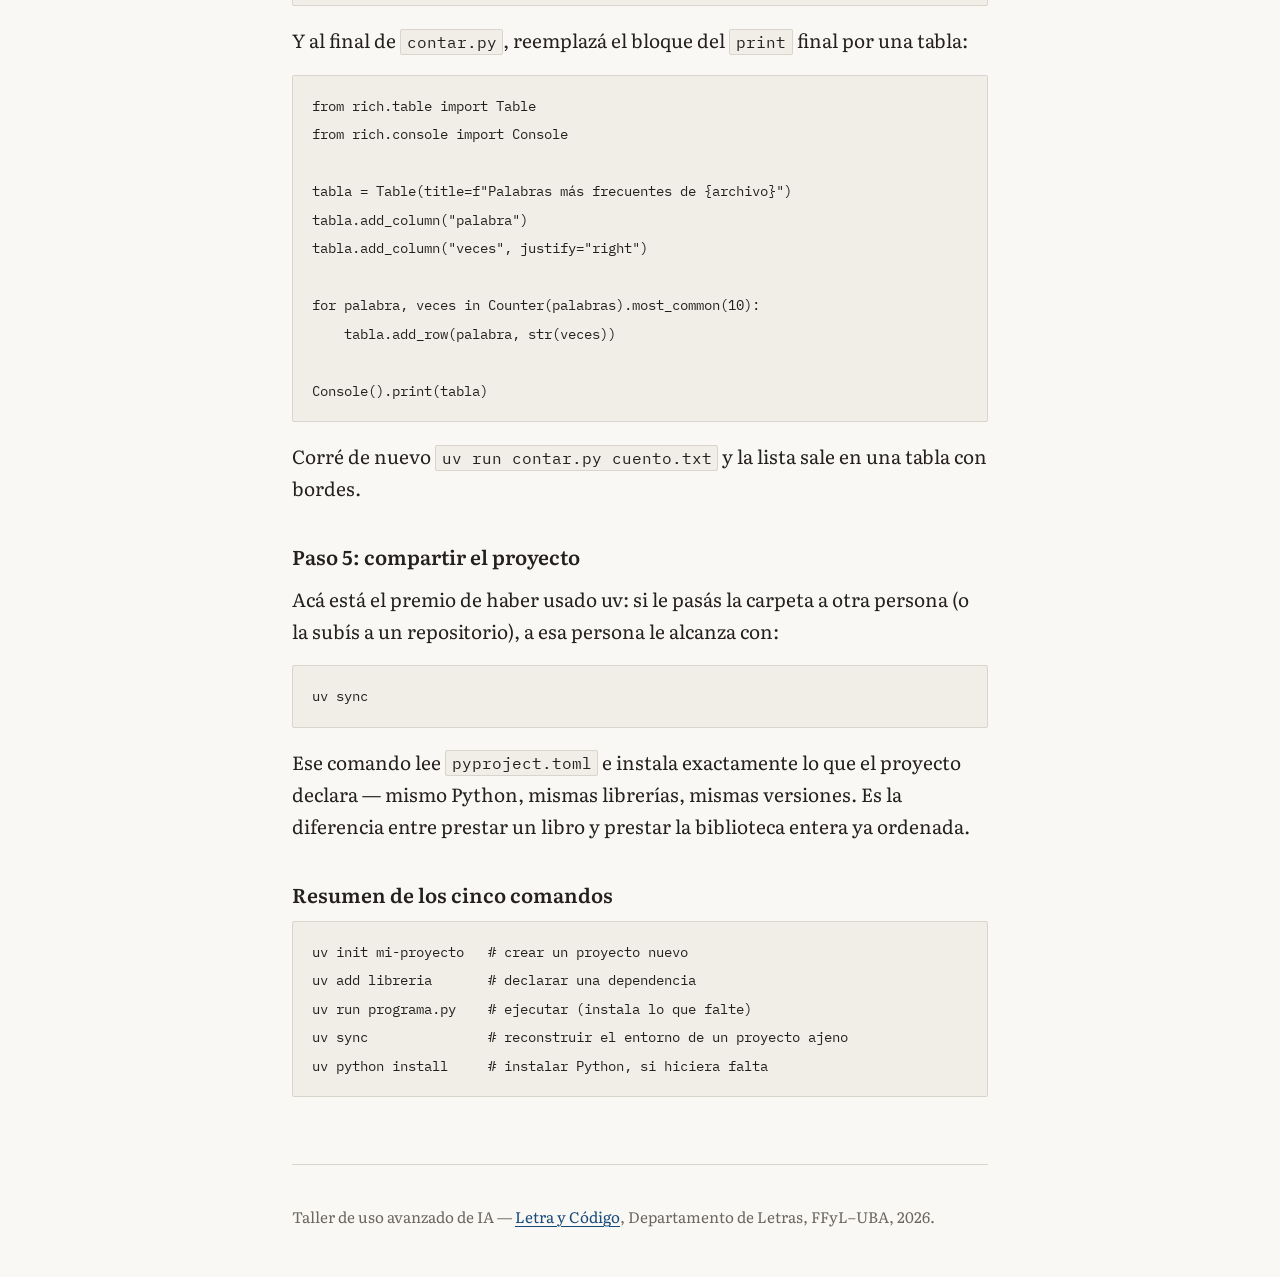
==== commit 3dce5888: "Vercel Web Analytics en las dos páginas Co-Authored-By: Claude Fable 5 <noreply@anthropic.com>" ====
--- a/guia-python.html
+++ b/guia-python.html
@@ -283,5 +283,8 @@
   </div>
 
   <script src="script.js"></script>
+  <!-- Vercel Web Analytics: cuenta visitas de forma anónima, sin cookies.
+       El script solo existe en el deploy de Vercel; en local no carga y no pasa nada. -->
+  <script defer src="/_vercel/insights/script.js"></script>
 </body>
 </html>
--- a/estilos.css
+++ b/estilos.css
@@ -18,11 +18,15 @@
 :root {
   --papel: #faf8f5;          /* fondo: papel neutro, apenas cálido */
   --tinta: #23201d;          /* texto principal */
-  --acento: #17497a;         /* la única tinta de acento: azul profundo */
+  --acento: #17497a;         /* tinta principal: azul profundo (enlaces) */
+  --rubrica: #b23a26;        /* segunda tinta: el rojo de las rúbricas de
+                                los manuscritos — y el coral del afiche */
   --gris: #6b6660;           /* metadatos, texto secundario */
   --filete: #d9d4cc;         /* líneas finas, como de página impresa */
   --fondo-codigo: #f1eee8;   /* fondo de bloques de código */
   --papel-translucido: rgba(250, 248, 245, 0.88); /* barra de navegación */
+  --filtro-lamina: none;     /* el grabado del hero, tal cual */
+  --mezcla-lamina: multiply; /* su blanco se funde con el papel */
 
   /* Las dos pilas tipográficas, con reservas del sistema */
   --serif: "Literata", Georgia, "Times New Roman", serif;
@@ -35,10 +39,13 @@
     --papel: #16181c;
     --tinta: #d8d5cf;
     --acento: #8fb6e0;
+    --rubrica: #ef8f77;
     --gris: #8f8d88;
     --filete: #33363c;
     --fondo-codigo: #1f2228;
     --papel-translucido: rgba(22, 24, 28, 0.88);
+    --filtro-lamina: invert(1);  /* el grabado en negativo */
+    --mezcla-lamina: screen;     /* su negro se funde con el fondo */
   }
 }
 
@@ -48,19 +55,25 @@
   --papel: #faf8f5;
   --tinta: #23201d;
   --acento: #17497a;
+  --rubrica: #b23a26;
   --gris: #6b6660;
   --filete: #d9d4cc;
   --fondo-codigo: #f1eee8;
   --papel-translucido: rgba(250, 248, 245, 0.88);
+  --filtro-lamina: none;
+  --mezcla-lamina: multiply;
 }
 :root[data-tema="oscuro"] {
   --papel: #16181c;
   --tinta: #d8d5cf;
   --acento: #8fb6e0;
+  --rubrica: #ef8f77;
   --gris: #8f8d88;
   --filete: #33363c;
   --fondo-codigo: #1f2228;
   --papel-translucido: rgba(22, 24, 28, 0.88);
+  --filtro-lamina: invert(1);
+  --mezcla-lamina: screen;
 }
 
 /* ------------------------------------------------------------
@@ -109,7 +122,10 @@
   text-underline-offset: 3px;
 }
 
+/* Al pasar el mouse, el enlace se corrige en rojo, como una
+   anotación de editor sobre el manuscrito */
 a:hover {
+  color: var(--rubrica);
   text-decoration-thickness: 2px;
 }
 
@@ -121,7 +137,7 @@
 }
 
 ::selection {
-  background: var(--acento);
+  background: var(--rubrica);
   color: var(--papel);
 }
 
@@ -156,6 +172,19 @@
   border-bottom: 1px solid var(--filete);
 }
 
+/* La cinta de dos tintas: azul y rojo, las dos voces de la página,
+   como las cintas señaladoras de un libro bien encuadernado */
+.navegacion::before {
+  content: "";
+  display: block;
+  height: 3px;
+  background: linear-gradient(
+    90deg,
+    var(--acento) 0 50%,
+    var(--rubrica) 50% 100%
+  );
+}
+
 .navegacion-interior {
   max-width: 46rem;
   margin-inline: auto;
@@ -174,7 +203,7 @@
 }
 
 .navegacion a:hover {
-  color: var(--acento);
+  color: var(--rubrica);
   text-decoration: underline;
   text-underline-offset: 4px;
 }
@@ -193,8 +222,8 @@
 }
 
 .boton-tema:hover {
-  border-color: var(--acento);
-  color: var(--acento);
+  border-color: var(--rubrica);
+  color: var(--rubrica);
 }
 
 /* ------------------------------------------------------------
@@ -202,13 +231,47 @@
    ------------------------------------------------------------ */
 .hero {
   padding-block: 4.5rem 3rem;
+  display: grid;
+  gap: 2.5rem;
+  align-items: center;
+}
+
+/* En pantallas anchas, el texto a la izquierda y la lámina al lado */
+@media (min-width: 780px) {
+  .hero {
+    grid-template-columns: 1fr 15rem;
+  }
+}
+
+/* La lámina: el grabado se funde con el papel (sin fondo blanco) y
+   en modo oscuro se invierte, como un negativo de imprenta.
+   Los valores por tema están en las variables --filtro-lamina y
+   --mezcla-lamina, definidas junto a los colores. */
+.hero-lamina {
+  margin: 0;
+  max-width: 20rem;
+  justify-self: center;
+}
+
+.hero-lamina img {
+  display: block;
+  filter: var(--filtro-lamina);
+  mix-blend-mode: var(--mezcla-lamina);
+}
+
+.hero-lamina figcaption {
+  font-family: var(--mono);
+  font-size: 0.7rem;
+  line-height: 1.5;
+  color: var(--gris);
+  margin-top: 0.6rem;
 }
 
 .hero-etiqueta {
   font-family: var(--mono);
   font-size: 0.8rem;
   letter-spacing: 0.08em;
-  color: var(--gris);
+  color: var(--rubrica);
   margin: 0 0 1.2rem;
 }
 
@@ -240,12 +303,25 @@
 }
 
 .hero-prompt .signo {
-  color: var(--acento);
+  color: var(--rubrica);
   font-weight: 600;
 }
 
 .hero-prompt .cursor {
-  color: var(--acento);
+  color: var(--rubrica);
+}
+
+/* El cursor titila como en una terminal de verdad — salvo que la
+   persona haya pedido reducir el movimiento */
+@media (prefers-reduced-motion: no-preference) {
+  .hero-prompt .cursor {
+    animation: titilar 1.1s steps(2, start) infinite;
+  }
+  @keyframes titilar {
+    to {
+      visibility: hidden;
+    }
+  }
 }
 
 /* ------------------------------------------------------------
@@ -262,7 +338,7 @@
   font-family: var(--mono);
   font-size: 0.8rem;
   letter-spacing: 0.08em;
-  color: var(--acento);
+  color: var(--rubrica);
   margin: 0 0 0.5rem;
 }
 
@@ -277,8 +353,19 @@
 /* El motivo "> " en títulos de secciones técnicas */
 h2 .motivo {
   font-family: var(--mono);
-  color: var(--acento);
+  color: var(--rubrica);
   font-weight: 500;
+}
+
+/* Capitular: la primera letra de la intro de cada módulo, grande y
+   en rojo, como las iniciales rubricadas de los manuscritos */
+.intro-modulo::first-letter {
+  float: left;
+  font-size: 3.1em;
+  line-height: 0.82;
+  font-weight: 600;
+  color: var(--rubrica);
+  padding-right: 0.12em;
 }
 
 h3 {
@@ -351,7 +438,7 @@
 /* Bloque destacado (la guía práctica, por ejemplo) */
 .destacado {
   border: 1px solid var(--filete);
-  border-left: 3px solid var(--acento);
+  border-left: 3px solid var(--rubrica);
   border-radius: 2px;
   background: var(--fondo-codigo);
   padding: 1rem 1.2rem;
@@ -443,6 +530,13 @@
   padding-block: 1rem;
 }
 
+/* Encuadre de los términos fronterizos (sugeridos por el público) */
+.nota-fronteriza {
+  font-style: italic;
+  color: var(--gris);
+  margin-bottom: 0.4rem;
+}
+
 /* ------------------------------------------------------------
    Seguridad: lista con término inicial resaltado
    ------------------------------------------------------------ */
@@ -498,7 +592,7 @@
 }
 
 .cierre .signo {
-  color: var(--acento);
+  color: var(--rubrica);
   font-weight: 600;
 }
 
@@ -514,6 +608,14 @@
 
 footer p {
   margin: 0;
+}
+
+/* Guiño al afiche del taller, que firma con esta misma sintaxis */
+.footer-firma {
+  font-family: var(--mono);
+  font-size: 0.78rem;
+  color: var(--rubrica);
+  margin-top: 0.8rem;
 }
 
 /* ------------------------------------------------------------
